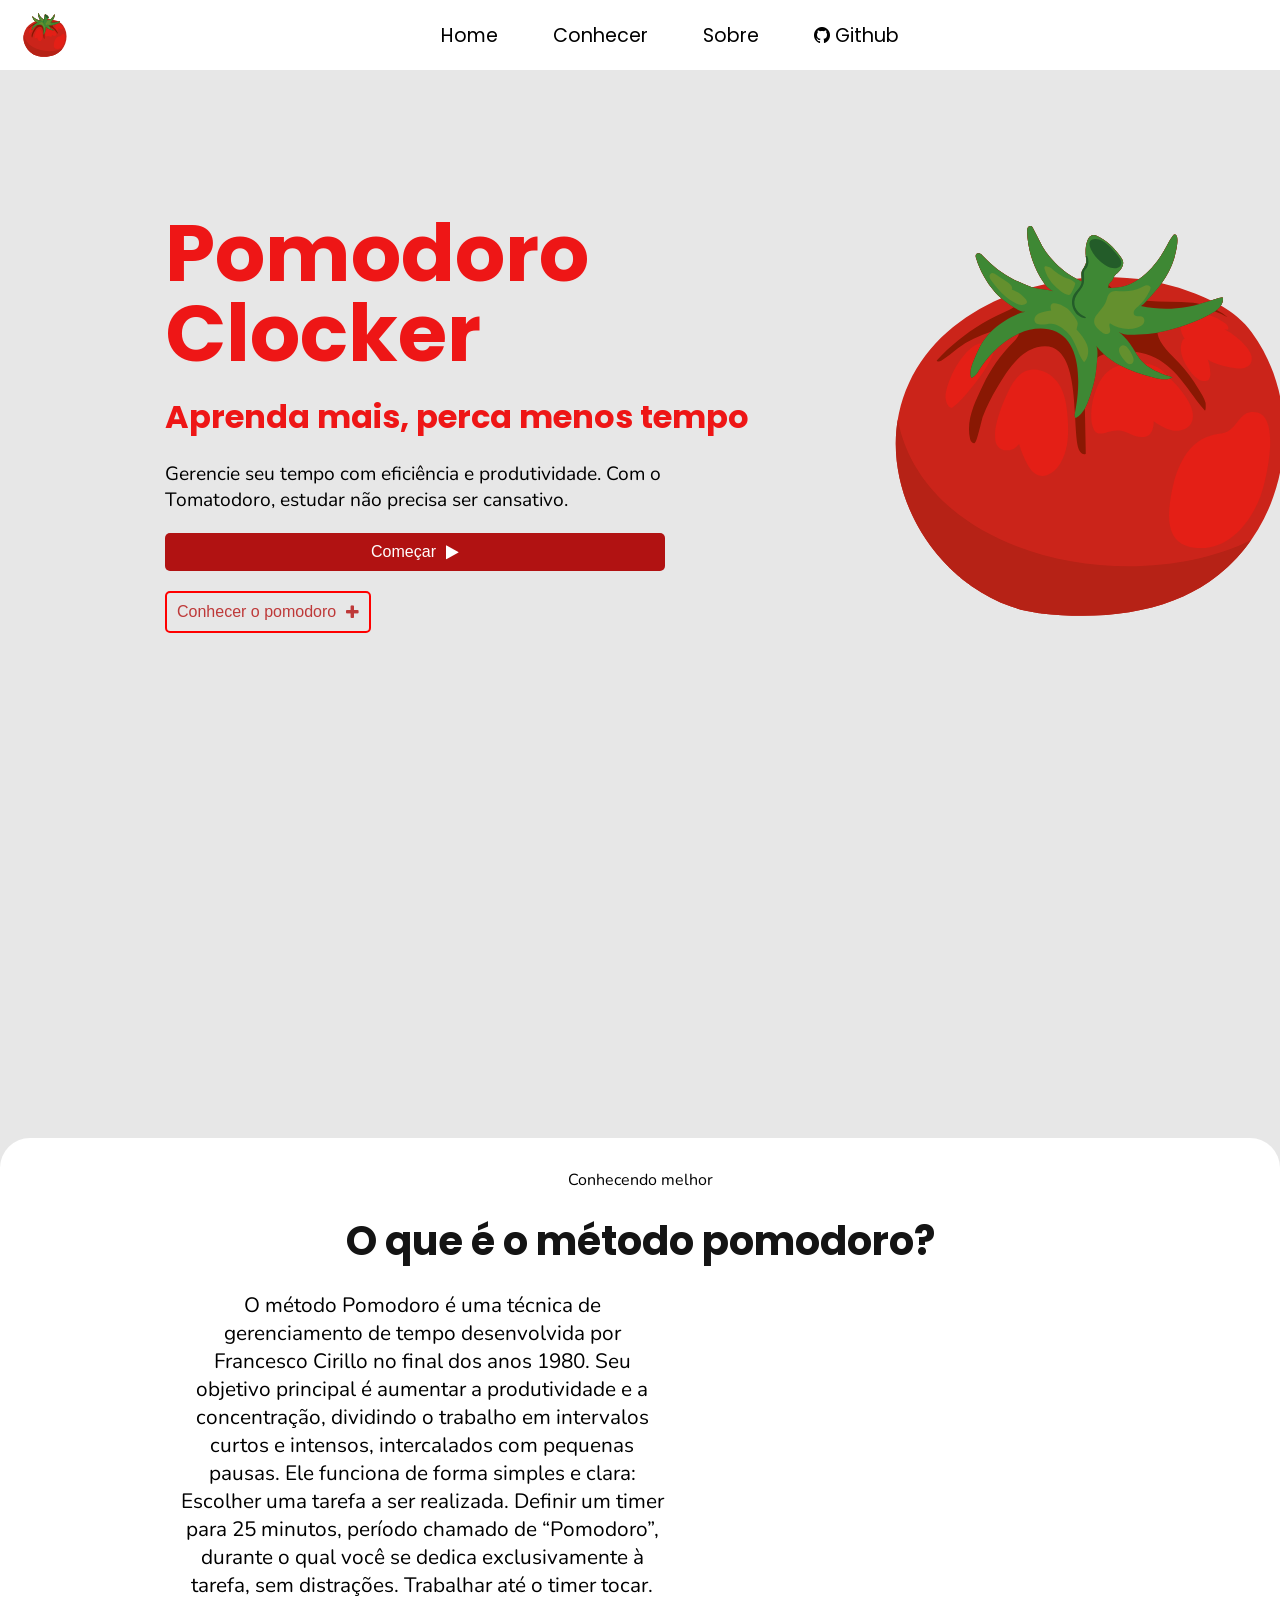
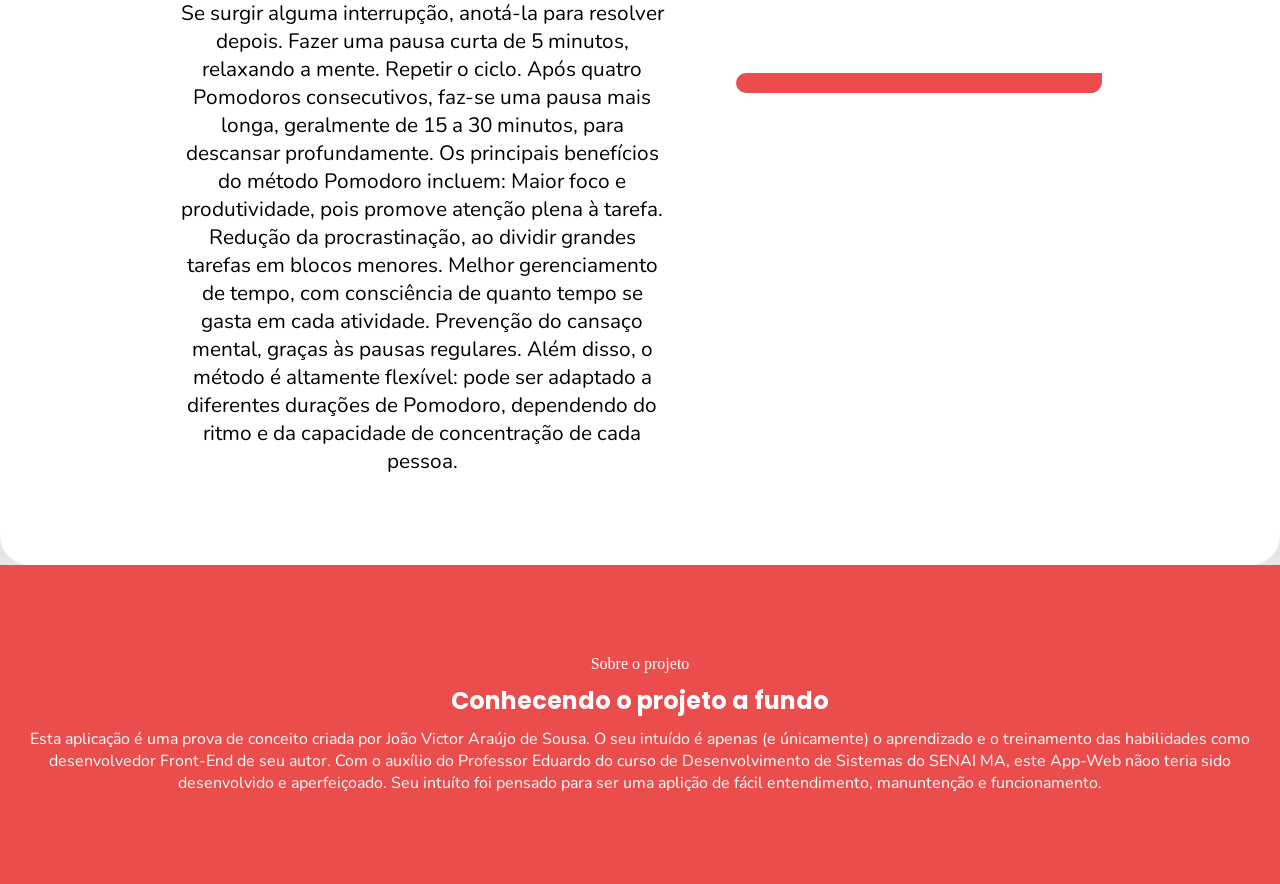
==== index.html @ 525359ea "Update index.html" ====
<!DOCTYPE html>

<html lang="pt-BR">



<head>

    <meta charset="UTF-8">

    <meta name="viewport" content="width=device-width, initial-scale=1.0">

    <script src="pomodoro.js" defer></script>

    <link rel="stylesheet" href="tomatodoro.css">

    </link>



    <link rel="preconnect" href="https://fonts.googleapis.com">

    <link rel="preconnect" href="https://fonts.gstatic.com" crossorigin>

    <link

        href="https://fonts.googleapis.com/css2?family=Poppins:ital,wght@0,100;0,200;0,300;0,400;0,500;0,600;0,700;0,800;0,900;1,100;1,200;1,300;1,400;1,500;1,600;1,700;1,800;1,900&display=swap"

        rel="stylesheet">

    <link rel="stylesheet" href="https://cdnjs.cloudflare.com/ajax/libs/font-awesome/4.7.0/css/font-awesome.min.css">

    <link rel="preconnect" href="https://fonts.googleapis.com">

    <link rel="preconnect" href="https://fonts.gstatic.com" crossorigin>

    <link href="https://fonts.googleapis.com/css2?family=Nunito:ital,wght@0,200..1000;1,200..1000&display=swap"

        rel="stylesheet">



    <title>Pomodorito</title>

</head>



<body>

    <header>

      <div class="nav-mobile-button">

            <button class="open-sidebar">

              <i class="fa fa-bars"></i>

            </button>

        </div>

        <nav class="navbar-desktop">

            <a href="" class="site-logo">

                <img src="assets-pomodoro/189981190_03f78755-e337-4c90-8164-d362b39601be.svg" alt="">

            </a>

            <ul class="nav-list-pc">

                <li><a href="">Home</a></li>

                <li><a href="#know-about-pomodoro">Conhecer</a></li>

                <li><a href="#about">Sobre</a></li>

                <li>

                    <a href="https://github.com/4rauj6">

                        <i class="fa fa-github"></i> Github

                    </a>

                </li>

            </ul>

        </nav>

    </header>



    <section class="homepage" id="home-page">

        <div class="homepage-left-content">

            <h1>Pomodoro Clocker</h1>

            <h3>Aprenda mais, perca menos tempo</h3>

            <p>Gerencie seu tempo com eficiência e produtividade. Com o Tomatodoro, estudar não precisa ser cansativo.

            </p>

            <div class="button-group">

                <button onclick="startApp()" class="homepage-button">

                    Começar <i class="fa fa-play"></i>

                </button>

                <a href="#know-about-pomodoro" style="text-decoration: none;">

                    <button class="homepage-button" id="button2">

                        Conhecer o pomodoro <i class="fa fa-plus"></i>

                    </button>

                </a>

            </div>

        </div>



        <div class="homepage-right-content">

            <img src="assets-pomodoro/189981190_03f78755-e337-4c90-8164-d362b39601be.svg" alt="Tomate">

        </div>

    </section>



    <section id="know-about-pomodoro" class="know-more">

        <span class="section-sticker">Conhecendo melhor</span>

        <h1>O que é o método pomodoro?</h1>



        <div class="content1">

            <p class="pomodoro-description">

                O método Pomodoro é uma técnica de gerenciamento de tempo desenvolvida por Francesco Cirillo no final

                dos

                anos 1980. Seu objetivo principal é aumentar a produtividade e a concentração, dividindo o trabalho em

                intervalos curtos e intensos, intercalados com pequenas pausas. Ele funciona de forma simples e clara:

                Escolher uma tarefa a ser realizada.

                Definir um timer para 25 minutos, período chamado de “Pomodoro”, durante o qual você se dedica

                exclusivamente à tarefa, sem distrações.

                Trabalhar até o timer tocar. Se surgir alguma interrupção, anotá-la para resolver depois.

                Fazer uma pausa curta de 5 minutos, relaxando a mente.

                Repetir o ciclo. Após quatro Pomodoros consecutivos, faz-se uma pausa mais longa, geralmente de 15 a 30

                minutos, para descansar profundamente.



                Os principais benefícios do método Pomodoro incluem:



                Maior foco e produtividade, pois promove atenção plena à tarefa.

                Redução da procrastinação, ao dividir grandes tarefas em blocos menores.

                Melhor gerenciamento de tempo, com consciência de quanto tempo se gasta em cada atividade.

                Prevenção do cansaço mental, graças às pausas regulares.



                Além disso, o método é altamente flexível: pode ser adaptado a diferentes durações de Pomodoro,

                dependendo

                do ritmo e da capacidade de concentração de cada pessoa.

            </p>



            <div class="timer-img">

                <img src="assets-pomodoro/17543960_2002.i515.001_modern_students_flat_icons-13.svg" alt="">

            </div>

        </div>

    </section>



    <section id="about" class="about">

        <p class="section-sticker-2">Sobre o projeto</p>

        <h1>Conhecendo o projeto a fundo</h1>



        <p class="about-project">

            Esta aplicação é uma prova de conceito criada por João Victor Araújo de Sousa. O seu intuído é apenas (e

            únicamente) o aprendizado e o treinamento das habilidades como desenvolvedor Front-End de seu autor. Com o auxílio do Professor Eduardo do curso de Desenvolvimento de Sistemas do SENAI MA, este App-Web nãoo teria sido desenvolvido e aperfeiçoado. Seu intuíto foi pensado para ser uma aplição de fácil entendimento, manuntenção e funcionamento. 

        </p>

    </section>



    <section class="pomodoro-app" id="pomodoro-app">

        <span class="section-sticker">Cronômetro</span>



        <div class="timer-container">

            <h2 id="timer-status" style="font-family: 'Poppins';">Pronto para começar?</h2>

            

        

            <div class="timer-display">

                <span id="minutes">00</span>:<span id="seconds">00</span>

            </div>

        

            <div class="timer-setup" id="timer-setup">

                <label for="user-time">Definir tempo de foco:</label>

                <input type="time" id="user-time" value="00:00"><br><br>



                <label for="task">Definir uma tarefa:</label>

                <input type="text" id="task-input">    

            </div>



            <div class="button-control-group" style="margin-top: 20px;">

                <button id="btn-start" class="homepage-button">Iniciar Foco <i class="fa fa-play"></i></button>

                <button id="btn-pause" onclick="pauseTimer()" class="homepage-button" style="display: none;">Pausar <i class="fa fa-pause"></i></button>

                <button id="btn-reset" onclick="resetTimer()" class="homepage-button">Resetar <i class="fa fa-refresh"></i></button>

            </div>



        </div>

    </section>

</body>



</html>
---- tomatodoro.css ----
* {

    margin: 0;

    box-sizing: border-box;

    padding: 0;

    scroll-behavior: smooth;

}



body {

    background-color: #e7e7e7;

}



header {

    height: 12vh;

}



.nav-mobile-button {

  display: none;

}



.navbar-desktop {

    position: fixed;

    display: flex;

    align-items: center;

    justify-content: space-between;

    background-color: white;

    padding: 10px;

    width: 100%;

    font-family: 'Poppins';

    z-index: 999;

}



.site-logo {

    display: flex;

    justify-content: flex-start;

}



.site-logo img {

    height: 50px;

    width: auto;

    margin-left: 10px;

}



.nav-list-pc {

    display: flex;

    gap: 55px;

    margin: 0;

    padding: 0;

    list-style: none;

    justify-content: center;

    flex: 1;

}



.nav-list-pc li a {

    color: black;

    text-decoration: none;

    font-size: 1.2em;

    transition: color 0.4s ease-in-out;

}



.nav-list-pc li a:hover {

    color: red;

}



.homepage {

    display: flex;

    align-items: center;

    justify-content: center;

    gap: 150px;

    height: 70vh;

}





.homepage-left-content {

    display: flex;

    flex-direction: column;

    gap: 20px;

    max-width: 600px;

    padding: 100px 50px;

    font-family: 'Poppins';

    border-radius: 10px;

}





.homepage-left-content h1 {

    font-size: 5em;

    margin: 0;

    display: flex;

    justify-content: center;

    color: rgb(238, 22, 22);

    line-height: 1;

}





.homepage-left-content h3 {

    font-size: 2em;

    margin: 0;

    display: flex;

    text-align: center;

    color: rgb(238, 22, 22);

    width: 200%;

}



.homepage-left-content p {

    font-family: 'Nunito';

    font-size: 1.2em;

}



.button-group {

    display: flex;

    gap: 20px;

    justify-content: flex-start;

}





.homepage-button {

    padding: 10px 10px;

    font-size: 1em;

    border: none;

    border-radius: 5px;

    cursor: pointer;

    display: flex;

    align-items: center;

    gap: 10px;

    background-color: #b11212;

    color: white;

    transition: 0.3s;

}



.homepage-button:hover {

    background-color: rgb(255, 0, 0);

    color: white;

}



#button2 {

    background-color: rgba(255, 255, 255, 0);

    color: #be3939;

    border: 2px solid #ff0000;

}



#button2:hover {

    background-color: #ff0000;

    color: white;

}





.homepage-right-content img {

    width: 150%;

    max-width: 500px;

    height: auto;

}



#know-about-pomodoro {

    margin-top: 400px;

    background-color: white;

    border-radius: 150px 150px 0 0;

    padding: 10px 30px 90px;

}



#know-about-pomodoro h1 {

    font-size: 2.5em;

    color: #141414;

    margin-bottom: 20px;

    text-align: center;

    font-family: 'Poppins';

}



.content1 {

    display: flex;

    justify-content: center;

    align-items: center;

    gap: 70px;

}



.pomodoro-description {

    font-family: 'Nunito';

    text-align: center;

    width: 40%;

    font-size: 1.3em;

}



.section-sticker {

    display: flex;

    justify-content: center;

    align-items: center;

    height: 7vh;

    font-family: 'Nunito';

}



.timer-img {

    width: 30%;

    display: flex;

    justify-content: center;

    background-color: rgb(235, 76, 76);

    border-radius: 700px 10px 800px 700px;

    padding: 10px;

}



.timer-img img {

    width: 80%;

    max-width: 500px;

    height: auto;

}



#about {

    display: flex;

    flex-direction: column;

    justify-content: center;

    align-items: center;

    background-color: rgb(235, 76, 76);

    color: white;

    padding: 90px 30px;

}



#about span {

    margin-top: 10px;

    margin-bottom: 10px;

    width: 10%;

    font-size: 1em;

}



#about h1 {

    font-family: 'Poppins';

}



.about-project {

    margin-top: 10px;

    display: flex;

    flex-direction: column;

    justify-content: center;

    align-items: center;

    text-align: center;

    width: 70%;

    font-family: 'Nunito';

}



.pomodoro-app {

    display: none; 

    padding: 40px; 

    text-align: center;

    font-family: 'Cabin';

}



#timer-status h2 {

    font-family: 'Cabin' !important;

}



.timer-display {

    font-size: 4rem; font-family: 'Poppins', sans-serif; font-weight: 700; margin: 20px 0;

}



.timer-setup {

    background-color: white;

    padding: 30px;

    width: 30%;

    border-radius: 20px;

    display: flex;

    flex-direction: column;

    justify-content: center;

    align-items: center;

    margin: 0 auto;

}



.timer-setup label {

    font-family: 'Nunito', sans-serif; margin-right: 10px;

}



.timer-setup input {

    padding: 5px; font-family: 'Poppins';

    border-radius: 5px;

}



.button-control-group {

    width: 100%;

    padding: 10px;

    border-radius: 20px; 

    display: flex; 

    justify-content: center;

    align-items: center;

    margin: 0 auto; 

    gap: 30px;

}



.button-control-group button {

    padding: 20px 30px;

}



#btn-reset {

    display: none;

    background-color: transparent; border: solid 2px red; color: red;

}



#btn-reset:hover{

    background-color: red;

    color: white;

}



@media (max-width: 768px) {

  .nav-mobile-button {

    display: block;

    padding: 10px;

  }

  

  .nav-mobile-button button {

    position: fixed;

    border: none;

    color: red;

    font-size: 2em;

    background-color: white;

    width: 10%;

    height: 5vh;

    border-radius: 10px;

  }

  

  .fa-xmark {

    color: red;

  }

  

  .site-logo {

    display: none;

  }

  

  .navbar-desktop {

    display: none;

  }

  

  .navbar-desktop.active {

    position: fixed;

    top: 80px;

    display: flex;

    flex-direction: column;

    justify-content: center;

    align-items: flex-start;

    width: 50%;

    border-radius: 20px;

    animation: slideToLeft 0.2s ease-in-out forwards;

  }

  

  .navbar-desktop ul {

    gap: 10px;

    flex-direction: column;

    padding: 5px;

  }

  

  @keyframes slideToLeft {

    from {

      opacity: 0;

      transform: translateX(-100%);

    }

    to {

      opacity: 1;

      transform: translateX(0);

    }

  }

  .navbar-desktop.close-trigger {

    display: flex;

    flex-direction: column;

    justify-content: center;

    align-items: flex-start;

    width: 30%;

    border-radius: 20px;

    animation: closeAni 0.2s ease-in-out forwards;

  }

  

  @keyframes closeAni {

    from {

      opacity: 1;

      transform: translateX(0);

    }

    to {

      opacity: 0;

      transform: translateX(-100%);

    }

  }

  

  .homepage {

    display: flex;

    height: 70vh;

  }

  

  .homepage-left-content {

    flex-direction: column;

    justify-content: center;

    align-items: center;

    text-align: center;

    margin: 0 auto;

    width: 100%;

  }

  

  .homepage-left-content h1 {

    font-size: 3em;

  }

  

  .homepage-left-content h3 {

    font-size: 1.5em;

    text-align: center;

    width: 100%;

    display: block;

}

  

  .homepage-right-content {

    display: none;

  }

}



.button-group {

  flex-direction: column;

  text-align: center;

}



.homepage-button {

  justify-content: center;

  align-items: center;

}



#know-about-pomodoro {

  border-radius: 30px;

}



.section-sticker-2 {

  font-size: 1em;

  margin-bottom: 10px;

}



.about-project {

  width: 100%;

}
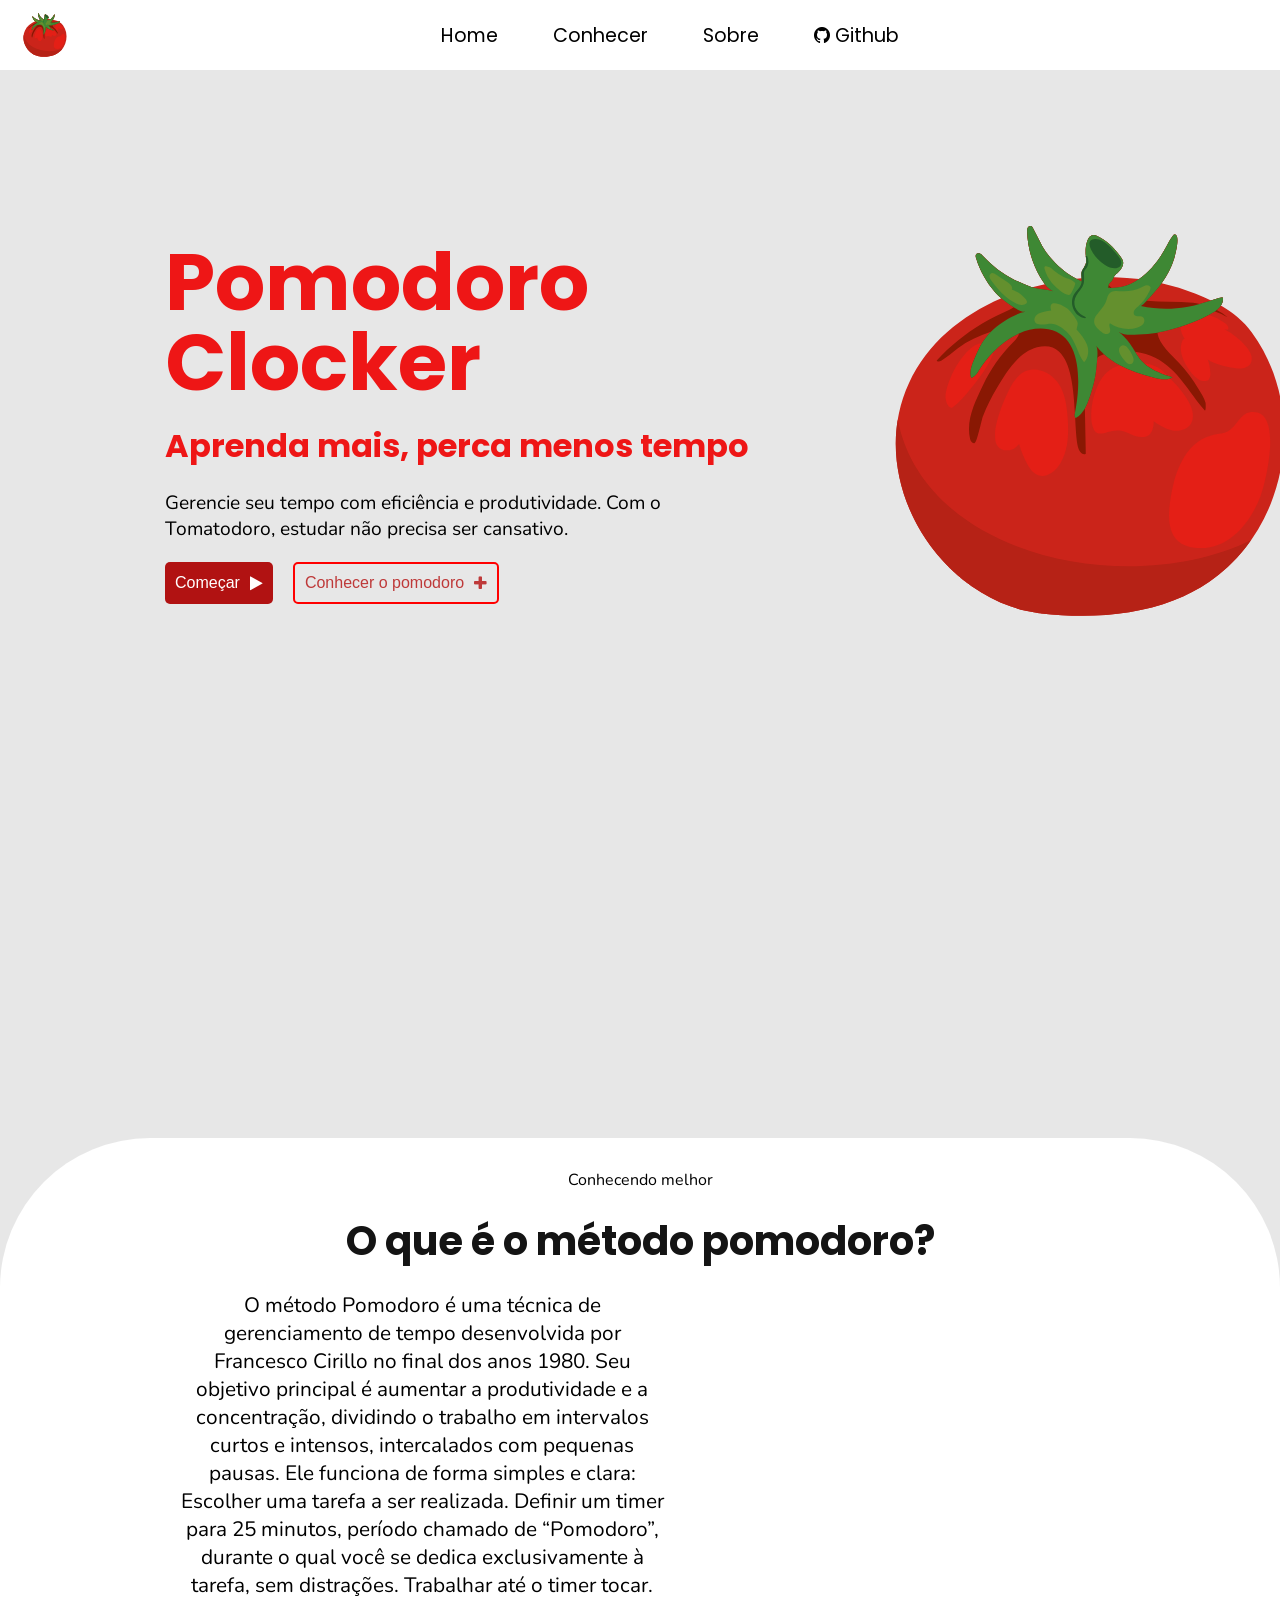
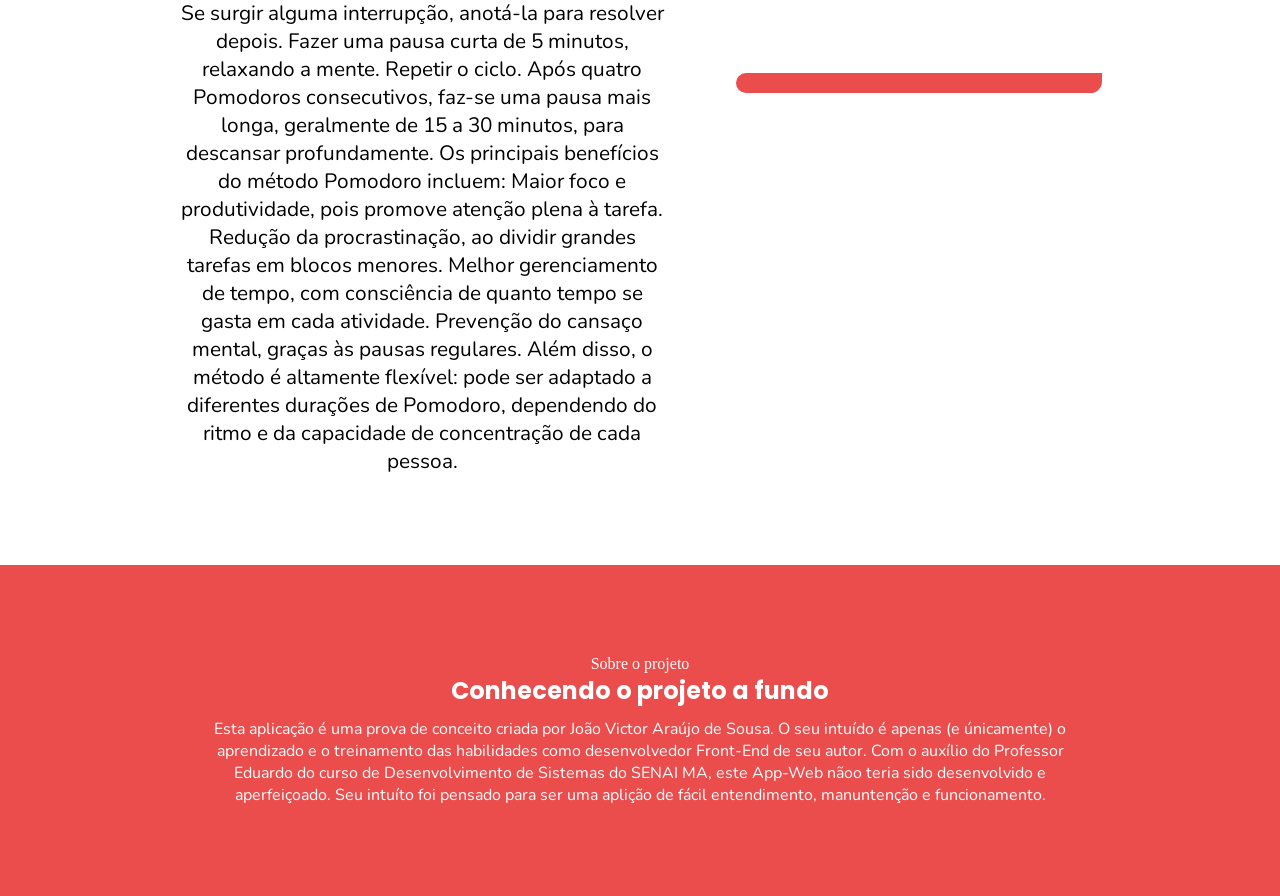
==== commit d163dbac: "Add files via upload" ====
--- a/index.html
+++ b/index.html
@@ -272,7 +272,7 @@
 
             <div class="button-control-group" style="margin-top: 20px;">
 
-                <button id="btn-start" class="homepage-button">Iniciar Foco <i class="fa fa-play"></i></button>
+                <button id="btn-start" class="homepage-button">Iniciar Tarefa <i class="fa fa-play"></i></button>
 
                 <button id="btn-pause" onclick="pauseTimer()" class="homepage-button" style="display: none;">Pausar <i class="fa fa-pause"></i></button>
 
--- a/tomatodoro.css
+++ b/tomatodoro.css
@@ -30,7 +30,7 @@
 
 .nav-mobile-button {
 
-  display: none;
+    display: none;
 
 }
 
@@ -470,9 +470,9 @@
 
 .pomodoro-app {
 
-    display: none; 
-
-    padding: 40px; 
+    display: none;
+
+    padding: 40px;
 
     text-align: center;
 
@@ -492,7 +492,10 @@
 
 .timer-display {
 
-    font-size: 4rem; font-family: 'Poppins', sans-serif; font-weight: 700; margin: 20px 0;
+    font-size: 4rem;
+    font-family: 'Poppins', sans-serif;
+    font-weight: 700;
+    margin: 20px 0;
 
 }
 
@@ -524,7 +527,8 @@
 
 .timer-setup label {
 
-    font-family: 'Nunito', sans-serif; margin-right: 10px;
+    font-family: 'Nunito', sans-serif;
+    margin-right: 10px;
 
 }
 
@@ -532,7 +536,8 @@
 
 .timer-setup input {
 
-    padding: 5px; font-family: 'Poppins';
+    padding: 5px;
+    font-family: 'Poppins';
 
     border-radius: 5px;
 
@@ -546,15 +551,15 @@
 
     padding: 10px;
 
-    border-radius: 20px; 
-
-    display: flex; 
+    border-radius: 20px;
+
+    display: flex;
 
     justify-content: center;
 
     align-items: center;
 
-    margin: 0 auto; 
+    margin: 0 auto;
 
     gap: 30px;
 
@@ -574,13 +579,15 @@
 
     display: none;
 
-    background-color: transparent; border: solid 2px red; color: red;
-
-}
-
-
-
-#btn-reset:hover{
+    background-color: transparent;
+    border: solid 2px red;
+    color: red;
+
+}
+
+
+
+#btn-reset:hover {
 
     background-color: red;
 
@@ -592,260 +599,272 @@
 
 @media (max-width: 768px) {
 
-  .nav-mobile-button {
-
-    display: block;
-
-    padding: 10px;
-
-  }
-
-  
-
-  .nav-mobile-button button {
-
-    position: fixed;
-
-    border: none;
-
-    color: red;
-
-    font-size: 2em;
-
-    background-color: white;
-
-    width: 10%;
-
-    height: 5vh;
-
-    border-radius: 10px;
-
-  }
-
-  
-
-  .fa-xmark {
-
-    color: red;
-
-  }
-
-  
-
-  .site-logo {
-
-    display: none;
-
-  }
-
-  
-
-  .navbar-desktop {
-
-    display: none;
-
-  }
-
-  
-
-  .navbar-desktop.active {
-
-    position: fixed;
-
-    top: 80px;
-
-    display: flex;
-
-    flex-direction: column;
-
-    justify-content: center;
-
-    align-items: flex-start;
-
-    width: 50%;
-
-    border-radius: 20px;
-
-    animation: slideToLeft 0.2s ease-in-out forwards;
-
-  }
-
-  
-
-  .navbar-desktop ul {
-
-    gap: 10px;
-
-    flex-direction: column;
-
-    padding: 5px;
-
-  }
-
-  
-
-  @keyframes slideToLeft {
-
-    from {
-
-      opacity: 0;
-
-      transform: translateX(-100%);
-
-    }
-
-    to {
-
-      opacity: 1;
-
-      transform: translateX(0);
-
-    }
-
-  }
-
-  .navbar-desktop.close-trigger {
-
-    display: flex;
-
-    flex-direction: column;
-
-    justify-content: center;
-
-    align-items: flex-start;
-
-    width: 30%;
-
-    border-radius: 20px;
-
-    animation: closeAni 0.2s ease-in-out forwards;
-
-  }
-
-  
-
-  @keyframes closeAni {
-
-    from {
-
-      opacity: 1;
-
-      transform: translateX(0);
-
-    }
-
-    to {
-
-      opacity: 0;
-
-      transform: translateX(-100%);
-
-    }
-
-  }
-
-  
-
-  .homepage {
-
-    display: flex;
-
-    height: 70vh;
-
-  }
-
-  
-
-  .homepage-left-content {
-
-    flex-direction: column;
-
-    justify-content: center;
-
-    align-items: center;
-
-    text-align: center;
-
-    margin: 0 auto;
-
-    width: 100%;
-
-  }
-
-  
-
-  .homepage-left-content h1 {
-
-    font-size: 3em;
-
-  }
-
-  
-
-  .homepage-left-content h3 {
-
-    font-size: 1.5em;
-
-    text-align: center;
-
-    width: 100%;
-
-    display: block;
-
-}
-
-  
-
-  .homepage-right-content {
-
-    display: none;
-
-  }
-
-}
-
-
-
-.button-group {
-
-  flex-direction: column;
-
-  text-align: center;
-
-}
-
-
-
-.homepage-button {
-
-  justify-content: center;
-
-  align-items: center;
-
-}
-
-
-
-#know-about-pomodoro {
-
-  border-radius: 30px;
-
-}
-
-
-
-.section-sticker-2 {
-
-  font-size: 1em;
-
-  margin-bottom: 10px;
-
-}
-
-
-
-.about-project {
-
-  width: 100%;
-
-}
+    .nav-mobile-button {
+
+        display: block;
+
+        padding: 10px;
+
+    }
+
+
+
+    .nav-mobile-button button {
+
+        position: fixed;
+
+        border: none;
+
+        color: red;
+
+        font-size: 2em;
+
+        background-color: white;
+
+        width: 10%;
+
+        height: 5vh;
+
+        border-radius: 10px;
+
+    }
+
+
+
+    .fa-times {
+
+        color: red;
+
+    }
+
+
+
+    .site-logo {
+
+        display: none;
+
+    }
+
+
+
+    .navbar-desktop {
+
+        display: none;
+
+    }
+
+
+
+    .navbar-desktop.active {
+
+        position: fixed;
+
+        top: 80px;
+
+        display: flex;
+
+        flex-direction: column;
+
+        justify-content: center;
+
+        align-items: flex-start;
+
+        width: 50%;
+
+        border-radius: 20px;
+
+        animation: slideToLeft 0.2s ease-in-out forwards;
+
+    }
+
+
+
+    .navbar-desktop ul {
+
+        gap: 10px;
+
+        flex-direction: column;
+
+        padding: 5px;
+
+    }
+
+
+
+    @keyframes slideToLeft {
+
+        from {
+
+            opacity: 0;
+
+            transform: translateX(-100%);
+
+        }
+
+        to {
+
+            opacity: 1;
+
+            transform: translateX(0);
+
+        }
+
+    }
+
+    .navbar-desktop.close-trigger {
+
+        display: flex;
+
+        flex-direction: column;
+
+        justify-content: center;
+
+        align-items: flex-start;
+
+        width: 30%;
+
+        border-radius: 20px;
+
+        animation: closeAni 0.2s ease-in-out forwards;
+
+    }
+
+
+
+    @keyframes closeAni {
+
+        from {
+
+            opacity: 1;
+
+            transform: translateX(0);
+
+        }
+
+        to {
+
+            opacity: 0;
+
+            transform: translateX(-100%);
+
+        }
+
+    }
+
+
+
+    .homepage {
+
+        display: flex;
+
+        height: 70vh;
+
+    }
+
+
+
+    .homepage-left-content {
+
+        flex-direction: column;
+
+        justify-content: center;
+
+        align-items: center;
+
+        text-align: center;
+
+        margin: 0 auto;
+
+        width: 100%;
+
+    }
+
+
+
+    .homepage-left-content h1 {
+
+        font-size: 3em;
+
+    }
+
+
+
+    .homepage-left-content h3 {
+
+        font-size: 1.5em;
+
+        text-align: center;
+
+        width: 100%;
+
+        display: block;
+
+    }
+
+
+
+    .homepage-right-content {
+
+        display: none;
+
+    }
+
+    .button-group {
+
+        flex-direction: column;
+        text-align: center;
+
+    }
+
+
+
+    .homepage-button {
+
+        justify-content: center;
+        align-items: center;
+        min-width: 200px;
+        padding: 10px 20px;
+
+    }
+
+    #know-about-pomodoro {
+
+        border-radius: 30px;
+
+    }
+
+
+
+    .section-sticker-2 {
+
+        font-size: 1em;
+
+        margin-bottom: 10px;
+
+    }
+
+
+
+    .about-project {
+
+        width: 100%;
+
+    }
+    
+    .pomodoro-description {
+      width: 100%;
+    }
+    
+    .timer-img {
+      display: none;
+    }
+    
+    .timer-setup {
+      width: 70%;
+      height: 20vh;
+      font-size: 1.5em;
+      gap: 10px;
+    }
+
+
+}
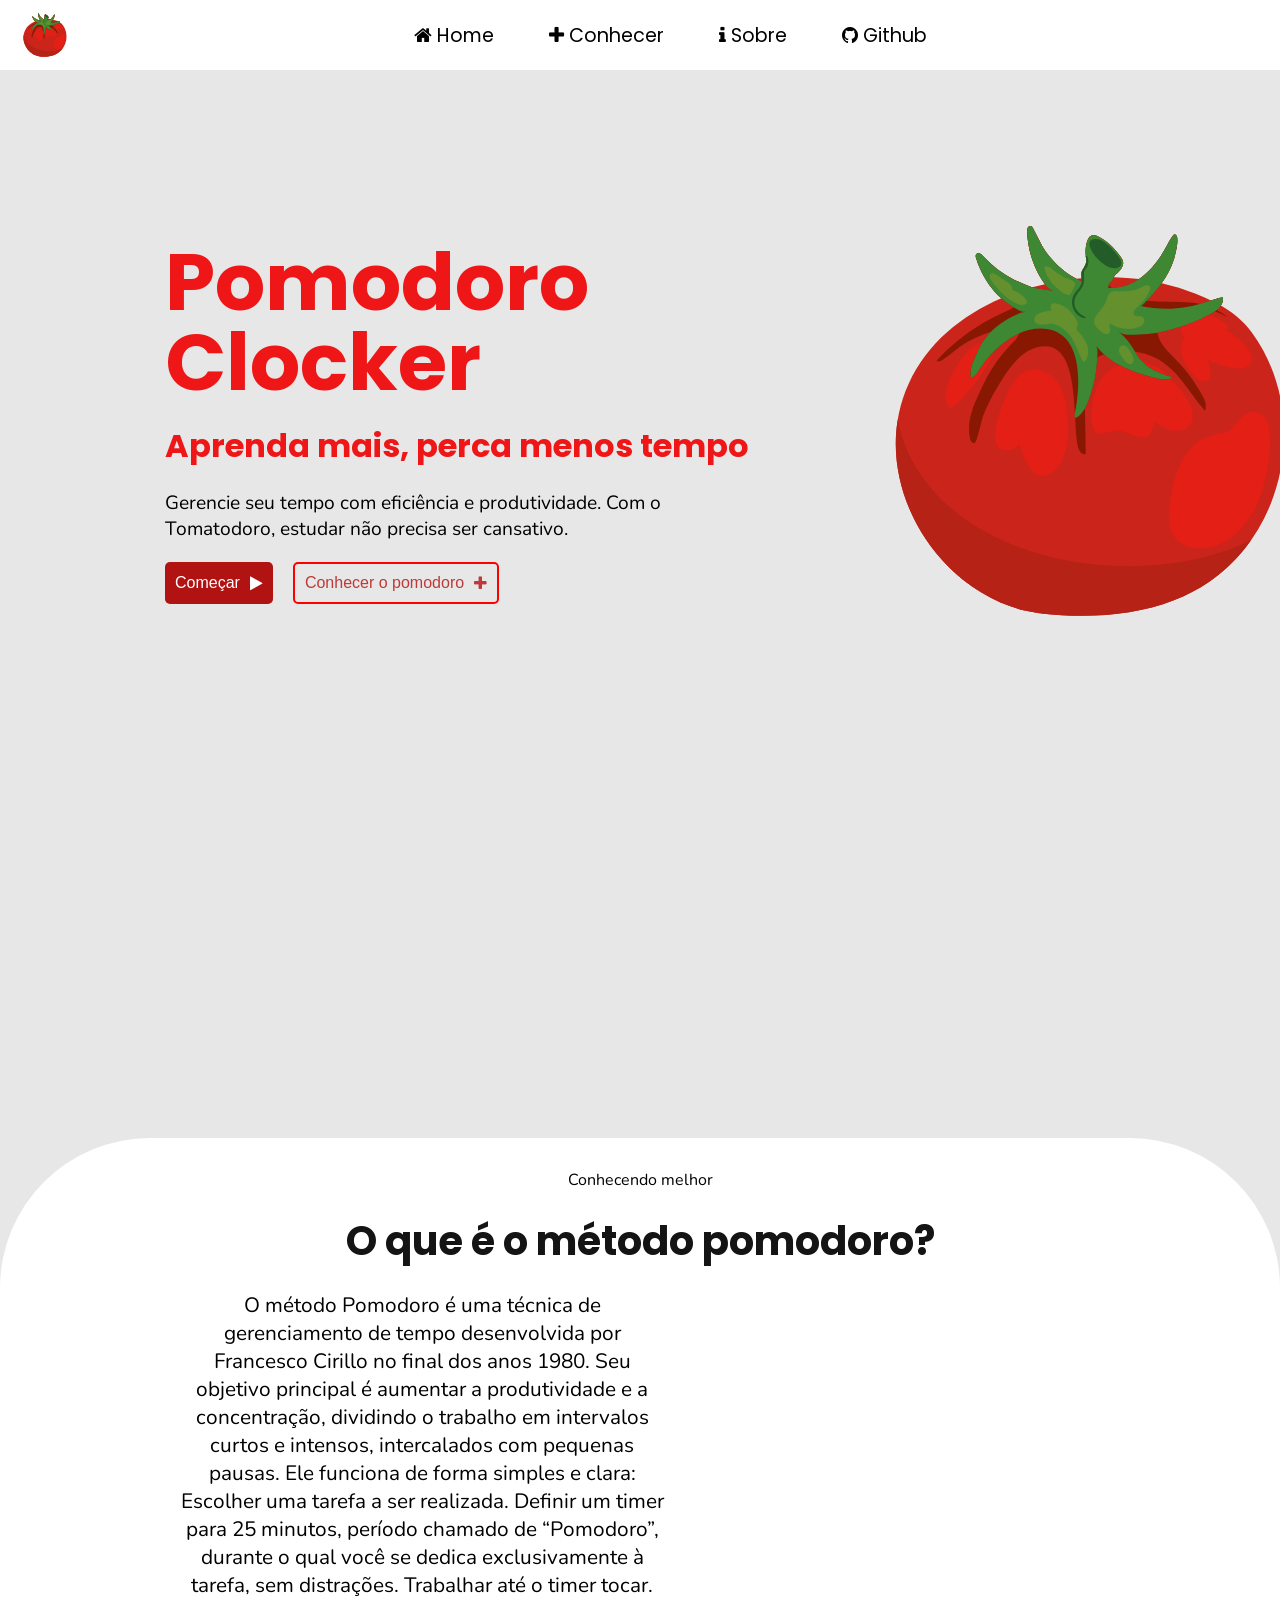
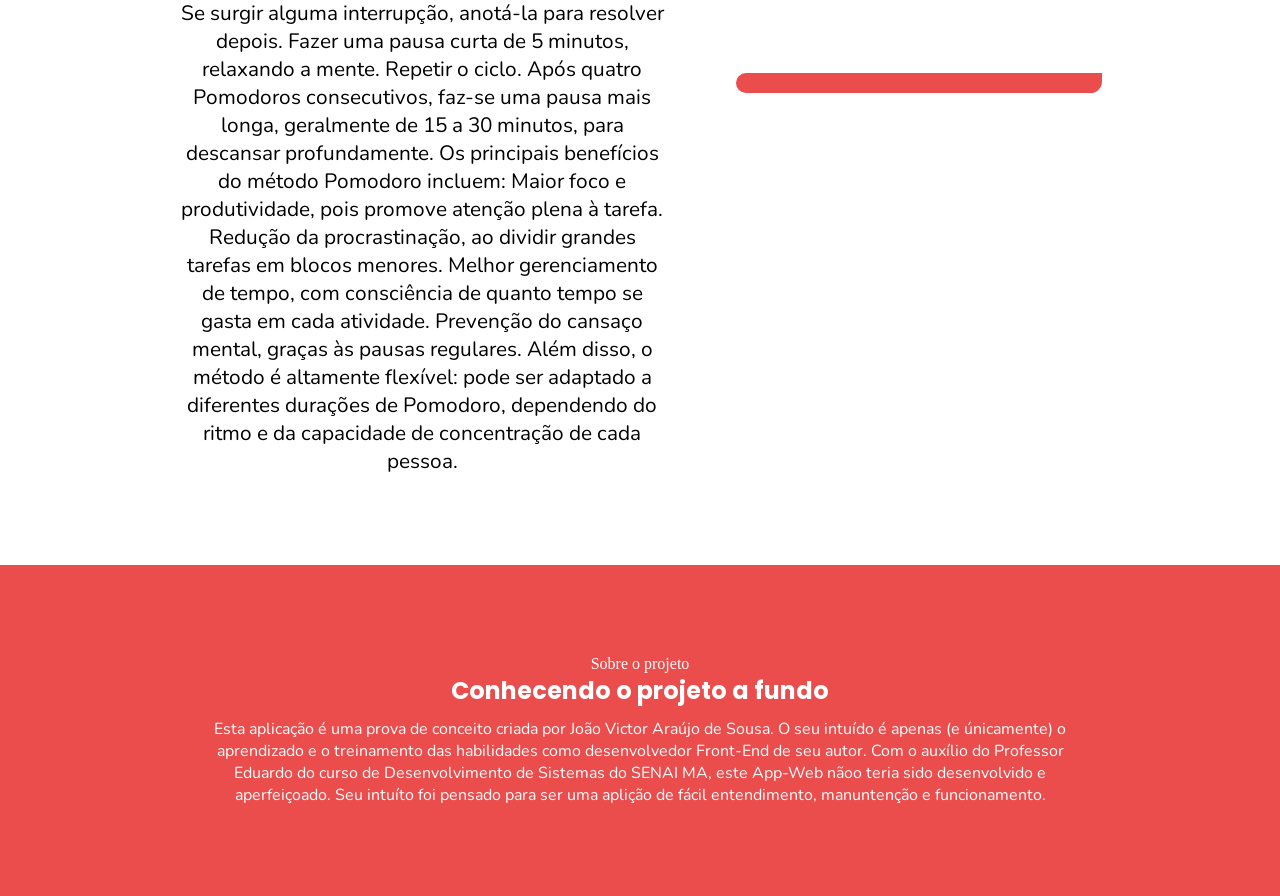
==== commit da9836f4: "Update index.html" ====
--- a/index.html
+++ b/index.html
@@ -1,294 +1,178 @@
 <!DOCTYPE html>
-
 <html lang="pt-BR">
-
-
-
 <head>
-
     <meta charset="UTF-8">
-
     <meta name="viewport" content="width=device-width, initial-scale=1.0">
-
     <script src="pomodoro.js" defer></script>
-
-    <link rel="stylesheet" href="tomatodoro.css">
-
-    </link>
-
-
-
+    <link rel="stylesheet" href="tomatodoro.css"></link>
+    
     <link rel="preconnect" href="https://fonts.googleapis.com">
-
     <link rel="preconnect" href="https://fonts.gstatic.com" crossorigin>
-
     <link
-
         href="https://fonts.googleapis.com/css2?family=Poppins:ital,wght@0,100;0,200;0,300;0,400;0,500;0,600;0,700;0,800;0,900;1,100;1,200;1,300;1,400;1,500;1,600;1,700;1,800;1,900&display=swap"
-
         rel="stylesheet">
-
     <link rel="stylesheet" href="https://cdnjs.cloudflare.com/ajax/libs/font-awesome/4.7.0/css/font-awesome.min.css">
-
     <link rel="preconnect" href="https://fonts.googleapis.com">
-
     <link rel="preconnect" href="https://fonts.gstatic.com" crossorigin>
-
     <link href="https://fonts.googleapis.com/css2?family=Nunito:ital,wght@0,200..1000;1,200..1000&display=swap"
-
         rel="stylesheet">
-
-
-
+    
     <title>Pomodorito</title>
-
 </head>
-
-
-
 <body>
-
     <header>
-
-      <div class="nav-mobile-button">
-
+        <div class="nav-mobile-button">
             <button class="open-sidebar">
-
-              <i class="fa fa-bars"></i>
-
+                <i class="fa fa-bars"></i>
             </button>
-
         </div>
 
         <nav class="navbar-desktop">
-
             <a href="" class="site-logo">
-
                 <img src="assets-pomodoro/189981190_03f78755-e337-4c90-8164-d362b39601be.svg" alt="">
-
             </a>
-
             <ul class="nav-list-pc">
-
-                <li><a href="">Home</a></li>
-
-                <li><a href="#know-about-pomodoro">Conhecer</a></li>
-
-                <li><a href="#about">Sobre</a></li>
+                <li>
+                    <a href="">
+                        <i class="fa fa-home"></i> Home
+                    </a>
+                </li>
+                <li>
+                    <a href="#know-about-pomodoro">
+                        <i class="fa fa-plus" aria-hidden="true"></i> Conhecer
+                    </a>
+                </li>
 
                 <li>
-
-                    <a href="https://github.com/4rauj6">
-
-                        <i class="fa fa-github"></i> Github
-
+                    <a href="#about">
+                        <i class="fa fa-info" aria-hidden="true"></i> Sobre   
                     </a>
-
                 </li>
 
+                <li>
+                    <a href="https://github.com/4rauj6">
+                        <i class="fa fa-github"></i> Github
+                    </a>
+                </li>
             </ul>
-
         </nav>
-
     </header>
 
 
 
     <section class="homepage" id="home-page">
-
         <div class="homepage-left-content">
-
             <h1>Pomodoro Clocker</h1>
-
             <h3>Aprenda mais, perca menos tempo</h3>
-
-            <p>Gerencie seu tempo com eficiência e produtividade. Com o Tomatodoro, estudar não precisa ser cansativo.
-
-            </p>
+            <p>Gerencie seu tempo com eficiência e produtividade. Com o Tomatodoro, estudar não precisa ser cansativo.</p>
 
             <div class="button-group">
-
                 <button onclick="startApp()" class="homepage-button">
-
                     Começar <i class="fa fa-play"></i>
-
                 </button>
 
                 <a href="#know-about-pomodoro" style="text-decoration: none;">
-
                     <button class="homepage-button" id="button2">
-
                         Conhecer o pomodoro <i class="fa fa-plus"></i>
-
                     </button>
-
                 </a>
-
             </div>
-
         </div>
 
 
 
         <div class="homepage-right-content">
-
             <img src="assets-pomodoro/189981190_03f78755-e337-4c90-8164-d362b39601be.svg" alt="Tomate">
-
         </div>
-
     </section>
 
 
 
     <section id="know-about-pomodoro" class="know-more">
+        <span class="section-sticker">Conhecendo melhor</span>
+        <h1>O que é o método pomodoro?</h1>
 
-        <span class="section-sticker">Conhecendo melhor</span>
+        <div class="content1">
+            <p class="pomodoro-description">
+                O método Pomodoro é uma técnica de gerenciamento de tempo desenvolvida por Francesco Cirillo no final
+                dos anos 1980. Seu objetivo principal é aumentar a produtividade e a concentração, dividindo o trabalho em
+                intervalos curtos e intensos, intercalados com pequenas pausas. Ele funciona de forma simples e clara:
+                Escolher uma tarefa a ser realizada.
 
-        <h1>O que é o método pomodoro?</h1>
+                Definir um timer para 25 minutos, período chamado de “Pomodoro”, durante o qual você se dedica
+                exclusivamente à tarefa, sem distrações.
+                Trabalhar até o timer tocar. Se surgir alguma interrupção, anotá-la para resolver depois.
+                Fazer uma pausa curta de 5 minutos, relaxando a mente.
+                Repetir o ciclo. Após quatro Pomodoros consecutivos, faz-se uma pausa mais longa, geralmente de 15 a 30
+                minutos, para descansar profundamente.
+                
+                Os principais benefícios do método Pomodoro incluem:
+                Maior foco e produtividade, pois promove atenção plena à tarefa.
+                Redução da procrastinação, ao dividir grandes tarefas em blocos menores.
+                Melhor gerenciamento de tempo, com consciência de quanto tempo se gasta em cada atividade.
+                Prevenção do cansaço mental, graças às pausas regulares.
+                Além disso, o método é altamente flexível: pode ser adaptado a diferentes durações de Pomodoro,
+                dependendo
+                do ritmo e da capacidade de concentração de cada pessoa.
+            </p>
+
+            <div class="timer-img">
+                <img src="assets-pomodoro/17543960_2002.i515.001_modern_students_flat_icons-13.svg" alt="">
+            </div>
+        </div>
+    </section>
+
+    <section id="about" class="about">
+        <p class="section-sticker-2">Sobre o projeto</p>
+        <h1>Conhecendo o projeto a fundo</h1>
+
+        <p class="about-project">
+            Esta aplicação é uma prova de conceito criada por João Victor Araújo de Sousa. O seu intuído é apenas (e
+            únicamente) o aprendizado e o treinamento das habilidades como desenvolvedor Front-End de seu autor. Com o
+            auxílio do Professor Eduardo do curso de Desenvolvimento de Sistemas do SENAI MA, este App-Web nãoo teria
+            sido desenvolvido e aperfeiçoado. Seu intuíto foi pensado para ser uma aplição de fácil entendimento,
+            manuntenção e funcionamento.
+        </p>
+    </section>
+
+    <section class="pomodoro-app" id="pomodoro-app">
+        <span class="section-sticker">Cronômetro</span>
+
+        <div class="timer-container">
+            <h2 id="timer-status" style="font-family: 'Poppins';">Pronto para começar?</h2>
+            
+            <div class="timer-display">
+                <span id="minutes">00</span>:<span id="seconds">00</span>
+            </div>
 
 
 
-        <div class="content1">
-
-            <p class="pomodoro-description">
-
-                O método Pomodoro é uma técnica de gerenciamento de tempo desenvolvida por Francesco Cirillo no final
-
-                dos
-
-                anos 1980. Seu objetivo principal é aumentar a produtividade e a concentração, dividindo o trabalho em
-
-                intervalos curtos e intensos, intercalados com pequenas pausas. Ele funciona de forma simples e clara:
-
-                Escolher uma tarefa a ser realizada.
-
-                Definir um timer para 25 minutos, período chamado de “Pomodoro”, durante o qual você se dedica
-
-                exclusivamente à tarefa, sem distrações.
-
-                Trabalhar até o timer tocar. Se surgir alguma interrupção, anotá-la para resolver depois.
-
-                Fazer uma pausa curta de 5 minutos, relaxando a mente.
-
-                Repetir o ciclo. Após quatro Pomodoros consecutivos, faz-se uma pausa mais longa, geralmente de 15 a 30
-
-                minutos, para descansar profundamente.
-
-
-
-                Os principais benefícios do método Pomodoro incluem:
-
-
-
-                Maior foco e produtividade, pois promove atenção plena à tarefa.
-
-                Redução da procrastinação, ao dividir grandes tarefas em blocos menores.
-
-                Melhor gerenciamento de tempo, com consciência de quanto tempo se gasta em cada atividade.
-
-                Prevenção do cansaço mental, graças às pausas regulares.
-
-
-
-                Além disso, o método é altamente flexível: pode ser adaptado a diferentes durações de Pomodoro,
-
-                dependendo
-
-                do ritmo e da capacidade de concentração de cada pessoa.
-
-            </p>
-
-
-
-            <div class="timer-img">
-
-                <img src="assets-pomodoro/17543960_2002.i515.001_modern_students_flat_icons-13.svg" alt="">
-
-            </div>
-
-        </div>
-
-    </section>
-
-
-
-    <section id="about" class="about">
-
-        <p class="section-sticker-2">Sobre o projeto</p>
-
-        <h1>Conhecendo o projeto a fundo</h1>
-
-
-
-        <p class="about-project">
-
-            Esta aplicação é uma prova de conceito criada por João Victor Araújo de Sousa. O seu intuído é apenas (e
-
-            únicamente) o aprendizado e o treinamento das habilidades como desenvolvedor Front-End de seu autor. Com o auxílio do Professor Eduardo do curso de Desenvolvimento de Sistemas do SENAI MA, este App-Web nãoo teria sido desenvolvido e aperfeiçoado. Seu intuíto foi pensado para ser uma aplição de fácil entendimento, manuntenção e funcionamento. 
-
-        </p>
-
-    </section>
-
-
-
-    <section class="pomodoro-app" id="pomodoro-app">
-
-        <span class="section-sticker">Cronômetro</span>
-
-
-
-        <div class="timer-container">
-
-            <h2 id="timer-status" style="font-family: 'Poppins';">Pronto para começar?</h2>
-
-            
-
-        
-
-            <div class="timer-display">
-
-                <span id="minutes">00</span>:<span id="seconds">00</span>
-
-            </div>
-
-        
-
             <div class="timer-setup" id="timer-setup">
-
                 <label for="user-time">Definir tempo de foco:</label>
-
                 <input type="time" id="user-time" value="00:00"><br><br>
-
-
-
                 <label for="task">Definir uma tarefa:</label>
-
-                <input type="text" id="task-input">    
-
+                <input type="text" id="task-input">
             </div>
 
 
 
             <div class="button-control-group" style="margin-top: 20px;">
-
-                <button id="btn-start" class="homepage-button">Iniciar Tarefa <i class="fa fa-play"></i></button>
-
-                <button id="btn-pause" onclick="pauseTimer()" class="homepage-button" style="display: none;">Pausar <i class="fa fa-pause"></i></button>
-
-                <button id="btn-reset" onclick="resetTimer()" class="homepage-button">Resetar <i class="fa fa-refresh"></i></button>
-
+                <button id="btn-start" class="homepage-button">
+                    Iniciar Tarefa <i class="fa fa-play"></i>
+                </button>
+                
+                <button id="btn-pause" onclick="pauseTimer()" class="homepage-button" style="display: none;">
+                    Pausar <i class="fa fa-pause"></i>
+                </button>
+                
+                <button id="btn-reset" onclick="resetTimer()" class="homepage-button">
+                    Resetar <i class="fa fa-refresh"></i>
+                </button>
             </div>
-
-
-
         </div>
-
     </section>
-
 </body>
 
 
 
 </html>
-
--- a/tomatodoro.css
+++ b/tomatodoro.css
@@ -659,7 +659,7 @@
 
         position: fixed;
 
-        top: 80px;
+        top: 55px;
 
         display: flex;
 
@@ -671,104 +671,104 @@
 
         width: 50%;
 
+        border-radius: 0 20px 20px 0;
+
+        animation: slideToLeft 0.2s ease-in-out forwards;
+
+    }
+
+
+
+    .navbar-desktop ul {
+
+        gap: 10px;
+
+        flex-direction: column;
+
+        padding: 5px;
+
+    }
+
+
+
+    @keyframes slideToLeft {
+
+        from {
+
+            opacity: 0;
+
+            transform: translateX(-100%);
+
+        }
+
+        to {
+
+            opacity: 1;
+
+            transform: translateX(0);
+
+        }
+
+    }
+
+    .navbar-desktop.close-trigger {
+
+        display: flex;
+
+        flex-direction: column;
+
+        justify-content: center;
+
+        align-items: flex-start;
+
+        width: 30%;
+
         border-radius: 20px;
 
-        animation: slideToLeft 0.2s ease-in-out forwards;
-
-    }
-
-
-
-    .navbar-desktop ul {
-
-        gap: 10px;
+        animation: closeAni 0.2s ease-in-out forwards;
+
+    }
+
+
+
+    @keyframes closeAni {
+
+        from {
+
+            opacity: 1;
+
+            transform: translateX(0);
+
+        }
+
+        to {
+
+            opacity: 0;
+
+            transform: translateX(-100%);
+
+        }
+
+    }
+
+
+
+    .homepage {
+
+        display: flex;
+
+        height: 70vh;
+
+    }
+
+
+
+    .homepage-left-content {
 
         flex-direction: column;
 
-        padding: 5px;
-
-    }
-
-
-
-    @keyframes slideToLeft {
-
-        from {
-
-            opacity: 0;
-
-            transform: translateX(-100%);
-
-        }
-
-        to {
-
-            opacity: 1;
-
-            transform: translateX(0);
-
-        }
-
-    }
-
-    .navbar-desktop.close-trigger {
-
-        display: flex;
-
-        flex-direction: column;
-
         justify-content: center;
 
-        align-items: flex-start;
-
-        width: 30%;
-
-        border-radius: 20px;
-
-        animation: closeAni 0.2s ease-in-out forwards;
-
-    }
-
-
-
-    @keyframes closeAni {
-
-        from {
-
-            opacity: 1;
-
-            transform: translateX(0);
-
-        }
-
-        to {
-
-            opacity: 0;
-
-            transform: translateX(-100%);
-
-        }
-
-    }
-
-
-
-    .homepage {
-
-        display: flex;
-
-        height: 70vh;
-
-    }
-
-
-
-    .homepage-left-content {
-
-        flex-direction: column;
-
-        justify-content: center;
-
         align-items: center;
 
         text-align: center;
@@ -776,6 +776,7 @@
         margin: 0 auto;
 
         width: 100%;
+        line-height: 1;
 
     }
 
@@ -783,7 +784,8 @@
 
     .homepage-left-content h1 {
 
-        font-size: 3em;
+        font-size: 1.7em;
+        width: 100%;
 
     }
 
@@ -791,13 +793,21 @@
 
     .homepage-left-content h3 {
 
-        font-size: 1.5em;
+        font-size: 1em;
 
         text-align: center;
 
         width: 100%;
 
         display: block;
+
+    }
+
+    .homepage-left-content p {
+
+        font-size: 1em;
+
+        width: 100%;
 
     }
 
@@ -833,6 +843,13 @@
 
     }
 
+    #know-about-pomodoro h1 {
+
+        font-size: 1.1em;
+        width: 100%;
+
+    }
+
 
 
     .section-sticker-2 {
@@ -844,27 +861,33 @@
     }
 
 
-
     .about-project {
-
         width: 100%;
-
-    }
-    
+        font-size: 12px;
+    }
+
+    .about h1 {
+        font-size: 1.1em;
+    }
+
     .pomodoro-description {
-      width: 100%;
-    }
-    
+        width: 100%;
+        font-size: 15px;
+    }
+
     .timer-img {
-      display: none;
-    }
-    
+        display: none;
+    }
+
     .timer-setup {
-      width: 70%;
-      height: 20vh;
-      font-size: 1.5em;
-      gap: 10px;
-    }
-
-
-}
+        width: 70%;
+        font-size: 1em;
+        gap: 1px;
+    }
+
+    .button-control-group {
+        flex-direction: column;
+    }
+
+
+}
